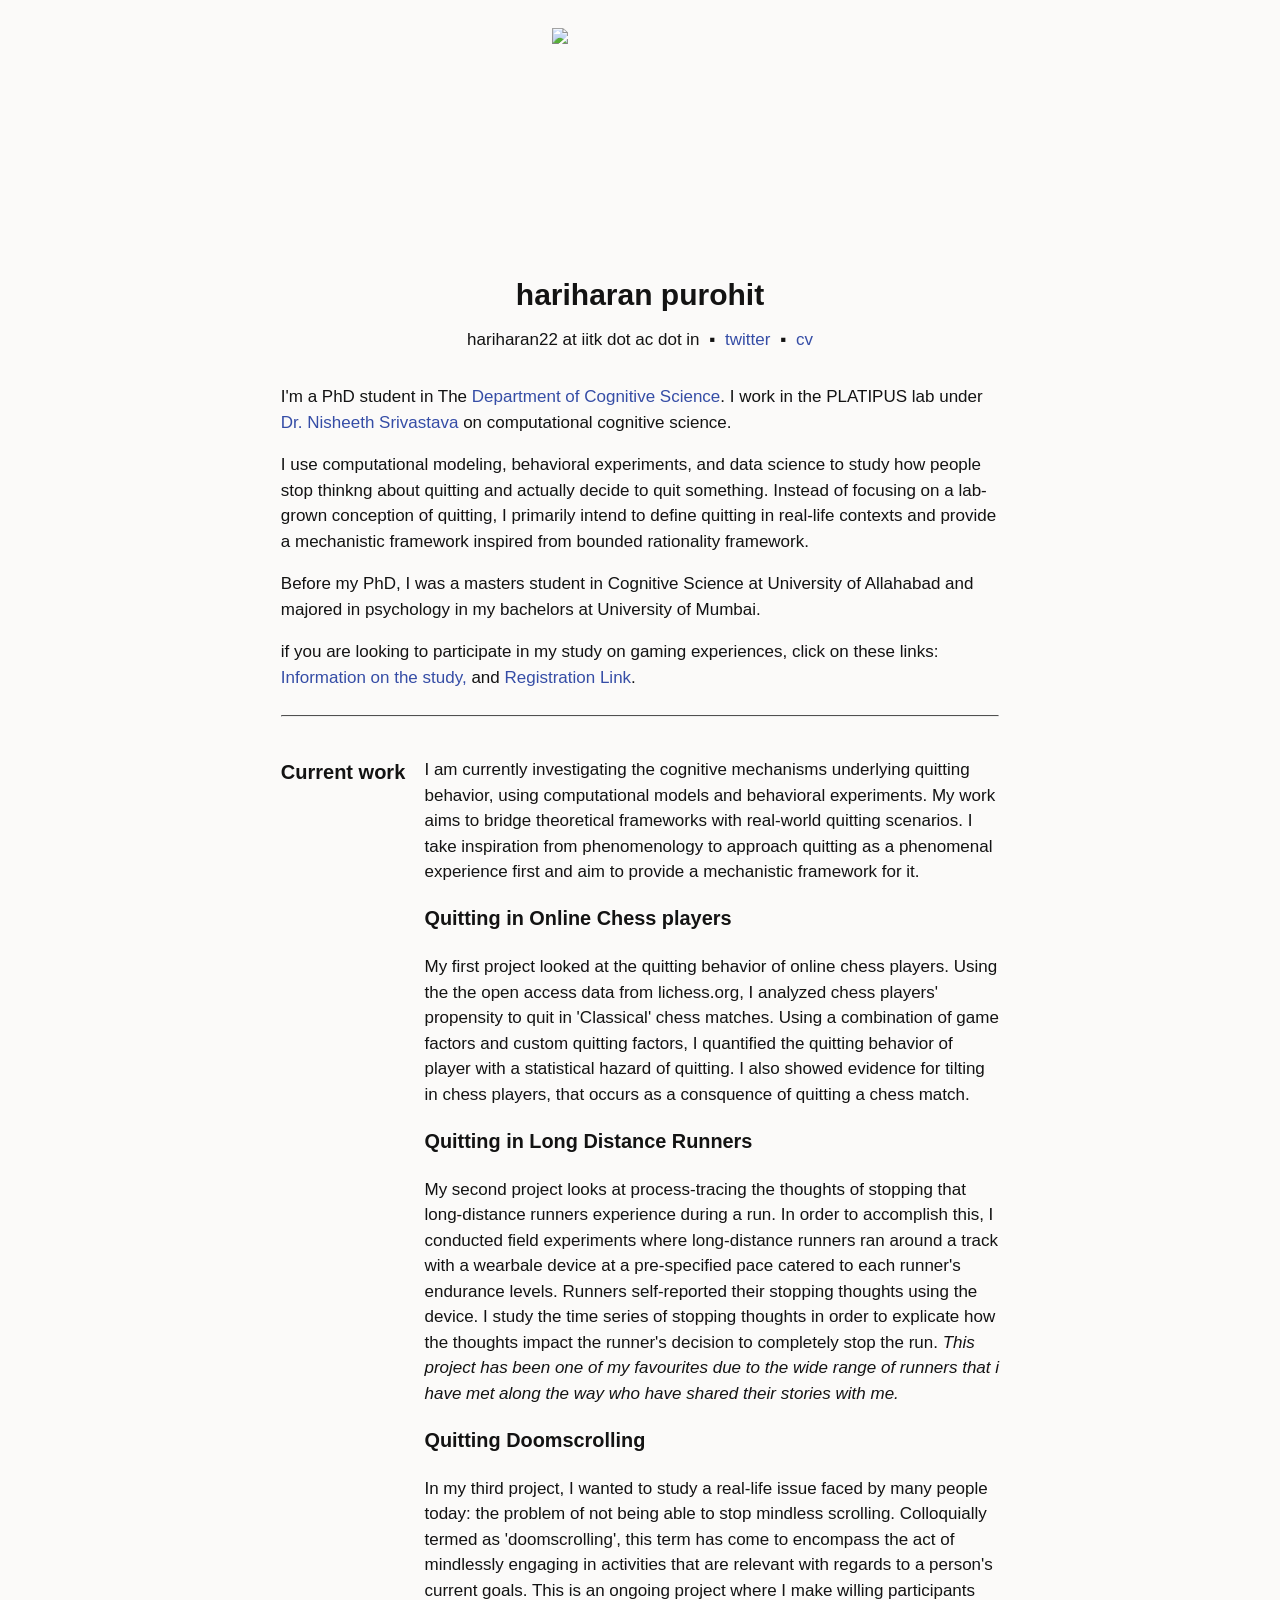
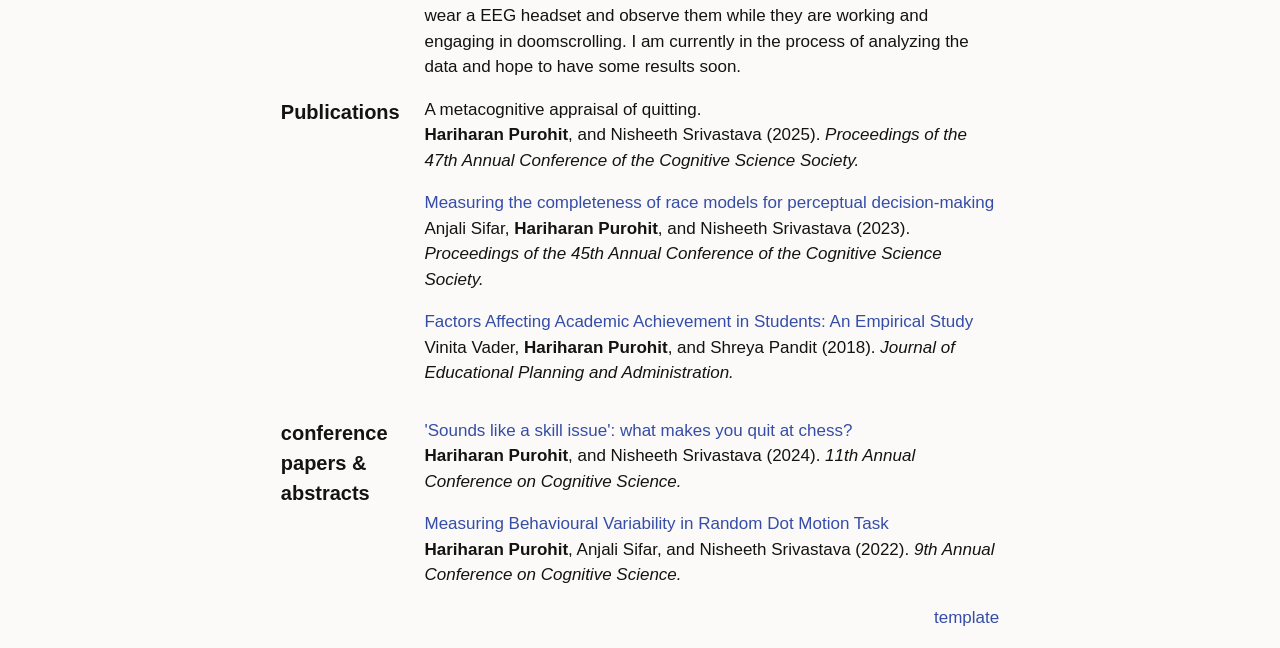
==== index.html @ 09c68762 "added website basic html and css" ====
<!DOCTYPE html>
<html lang="en">
<head>
    <meta charset="UTF-8">
    <meta http-equiv="X-UA-Compatible" content="IE=edge">
    <meta name="viewport" content="width=device-width, initial-scale=1.0">
    <link href="style.css" rel="stylesheet">
    <title>hariharan purohit</title>
</head>
<body>
    <div class = 'content'>
        <!-- Fancy picture -->
        <div class='main-title-wrapper'>
            <div id = 'image-wrapper'><img src="hari_new_pic.jpg" class="center"></div>
            <div class = 'main-title'>
                hariharan purohit
            </div>
            <p class = 'no-margin-top'>
                hariharan22 at iitk dot ac dot in
                <span class = 'first-dot dot-span'>&#9642;</span>
                <span class = 'mobile-only'><br></span>
                <a href='https://twitter.com/MindNerd' target='_blank'>
                    twitter
                </a>
                <span class = 'dot-span'>&#9642;</span>
                <a href="pdfs/cv1.pdf" target='_blank'>
                    cv
                </a>
                <!-- <span class = 'dot-span'>&#9642;</span>
                <a href='https://scholar.google.com/citations?hl=en&user=_9osnJQAAAAJ' target='_blank'>
                    google scholar
                </a> -->
            </p>
        </div>
        <div class = 'flex-container'>
            <div>
                <p>I'm a PhD student in The <a href='https://www.cgs.iitk.ac.in/' target='_blank'>Department of Cognitive Science</a>. I work in the PLATIPUS lab 
                    under  <a href='https://www.cse.iitk.ac.in/users/nsrivast/' target='_blank'> Dr. Nisheeth Srivastava </a> on computational cognitive science.
                </p> 
                
                <p>I use computational modeling, behavioral experiments, and data science to study how people stop thinkng about quitting and actually decide to quit something.
                    Instead of focusing on a lab-grown conception of quitting, I primarily intend to define quitting in real-life contexts and
                    provide a mechanistic framework inspired from bounded rationality framework.
                </p>

                <p>Before my PhD, I was a masters student in Cognitive Science at University of Allahabad and majored in psychology in my bachelors at University of Mumbai.</p>

                <p class ='no-margin-bottom'>if you are looking to participate in my study on gaming experiences, click on these links: <a href = 'pdfs/Gaming_Study_Intro.pdf' target="_blank" >Information on the study,</a> 
                    and <a href = 'https://forms.gle/ghGnyzFVja2NUj2N8' target="_blank"> Registration Link</a>.</p>
                <hr class = 'main-hr'>
            </div>
        </div>
        <div class="flex-container">
            <div class="section-title">Current work</div>
            <div class="section-content">
                <p>
                    <!-- Describe your current research here. Example: -->
                    I am currently investigating the cognitive mechanisms underlying quitting behavior, using computational models and behavioral experiments. 
                    My work aims to bridge theoretical frameworks with real-world quitting scenarios. 
                    I take inspiration from phenomenology to approach quitting as a phenomenal experience first and aim to provide a mechanistic framework for it.
                    
                </p>
                <!-- Add more details, links, or bullet points as needed -->
                 <h3> Quitting in Online Chess players</h3>
                <p>
                    My first project looked at the quitting behavior of online chess players. Using the the open access data from lichess.org, I analyzed chess players' propensity to quit in 'Classical' chess matches.
                    Using a combination of game factors and custom quitting factors, I quantified the quitting behavior of player with a statistical hazard of quitting. I also showed evidence for tilting in chess players,
                    that occurs as a consquence of quitting a chess match.
                </p>
                <h3> Quitting in Long Distance Runners</h3>
                <p> 
                    My second project looks at process-tracing the thoughts of stopping that long-distance runners experience during a run.
                    In order to accomplish this, I conducted field experiments where long-distance runners ran around a track with a wearbale device at a pre-specified pace catered to each runner's endurance levels.
                    Runners self-reported their stopping thoughts using the device. I study the time series of stopping thoughts in order to explicate how the thoughts impact the runner's decision to completely stop the run.
                    <i>This project has been one of my favourites due to the wide range of runners that i have met along the way who have shared their stories with me.</i> 
                </p>
                <h3> Quitting Doomscrolling </h3>
                <p> 
                    In my third project, I wanted to study a real-life issue faced by many people today: the problem of not being able to stop mindless scrolling. Colloquially termed as 'doomscrolling', this term has come to
                    encompass the act of mindlessly engaging in activities that are relevant with regards to a person's current goals. This is an ongoing project where I make willing participants wear a EEG headset and observe them
                    while they are working and engaging in doomscrolling. I am currently in the process of analyzing the data and hope to have some results soon.
                </p>
            </div>
        </div>
        <!-- publication section-->
        <div class="flex-container no-padding-top">
            <div class="section-title">Publications</div>
            <div class = 'section-content'>
                <p>
                    <!--a href =  target="_blank"-->
                        A metacognitive appraisal of quitting.
                    <!--/a-->
                    <br>
                    <b>Hariharan Purohit</b>, and Nisheeth Srivastava (2025).
                    <i>Proceedings of the 47th Annual Conference of the Cognitive Science Society.</i>
                </p>
                <p>
                    <a href = 'https://escholarship.org/uc/item/9np8k2fg#main' target="_blank">
                        Measuring the completeness of race models for perceptual decision-making            
                    </a>                   
                    <br>
                    Anjali Sifar, <b>Hariharan Purohit</b>, and Nisheeth Srivastava (2023).
                    <i>Proceedings of the 45th Annual Conference of the Cognitive Science Society.</i>
                 </p>
                <p>
                    <a href = 'pdfs/Vader_Purohit_Pandit2018.pdf' target="_blank">
                        Factors Affecting Academic Achievement in Students: An Empirical Study                    
                    </a>                   
                    <br>
                    Vinita Vader, <b>Hariharan Purohit</b>, and Shreya Pandit (2018).
                    <i>Journal of Educational Planning and Administration.</i>
                 </p>
            </div>
        </div>
        <div class="flex-container">
            <div class="section-title">conference papers & abstracts</div>
            <div class = 'section-content'>
                <p>
                    <a href = 'pdfs/Paper126_ACCS11_chess_quit_final.pdf' target='_blank'>
                        'Sounds like a skill issue': what makes you quit at chess?
                    </a>
                    <br>
                    <b>Hariharan Purohit</b>, and Nisheeth Srivastava (2024).
                    <i>11th Annual Conference on Cognitive Science.</i>
                </p>
                <p>
                    <a href = 'pdfs/ACCS9_RDM_behVariability.pdf' target='_blank'>
                        Measuring Behavioural Variability in Random Dot Motion Task
                    </a>
                    <br>
                    <b>Hariharan Purohit</b>, Anjali Sifar, and Nisheeth Srivastava (2022).
                    <i>9th Annual Conference on Cognitive Science.</i>
                </p>
            </div>
        </div>
        <div id = 'github-link'>
            <a href='https://github.com/mdahardy/personal-website' target='_blank'>
                template
            </a>
        </div>
    </div>
</body>
</html>
---- style.css ----
body{
    font-family: Helvetica, Roboto, Arial, sans-serif;
    line-height:1.5;
    background:#fbfaf9;
    font-size:17px;
    color:#131313;
}

a {
    color: #354da6;
    text-decoration:none;
}

a:hover {
    text-decoration:underline;
    /* color:#05467d; */
}

* > :first-child { 
    margin-top: 0 !important;
}


.content{
    padding:20px;
    padding-bottom:10px;
    /* background:#eeeeee; */
    width:60%;
    max-width:800px;
    margin-left:auto;
    margin-right:auto;
    /* border:2px solid black; */
    /* box-shadow: 15px 15px 0px #686868; */
    box-sizing:border-box;
}

.center{
    display: block;
    margin-left: auto;
    margin-right: auto;
    width: 50%;
}

.flex-container{
    display:flex;
    flex-wrap:wrap;
    padding-top:15px;
}

.section-title{
    font-size:20px;
    font-weight:bold;
    width:20%;
    padding-right:15px;
    box-sizing:border-box;
}

.section-content{
    width:80%;
}

.full-width-content{
    width:100%;
}

.no-margin-top{
    margin-top:0;
}

.no-margin-bottom{
    margin-bottom:0px;
}

.no-padding-top{
    padding-top:0px;
}

.main-title{
    font-size:30px;
    padding-top:10px;
    padding-bottom:10px;
    font-weight:bold;
}

.main-title-wrapper {
    margin-top:10px;
    text-align:center;
}

.dot-span{
    padding-left:5px;
    padding-right:5px;
}

#image-wrapper{
    width:80vw;
    max-width:350px;
    /* Multiplier equal to image width/height */
    height: calc(80vw * .66747154191); 
    max-height: 233.6px;
    margin-left:auto;
    margin-right:auto;
}

img {
    display:block;
}

.mobile-only{
    display:none;
}

.main-hr{
    border-top:1px solid #505050;
    margin-top:25px;
    margin-bottom:25px;
}

#github-link{
    text-align:right;
}

@media (max-width:1150px){
    .content{
        width:85%;
    }

}

@media (max-width:760px){
    body{
        font-size:16px;
    }
    .content{
        width:100%;
        box-shadow: none;
    }
    .section-title{
        width:100%;
        padding-left:0;
        padding-bottom:10px;
    }
    
    .section-content{
        width:100%;
    }

    .flex-container{
        padding-top:10px;
    }

    .first-dot{
        display:none;
    }

    .mobile-only{
        display:inline;
        padding-bottom:5px;
    }

    .main-title{
        padding-bottom:0px;
    }
}


/* All touchscreens */
@media (any-pointer: coarse) {
    a:hover {
       text-decoration:none;
       color: #0964b0;
    }
  }
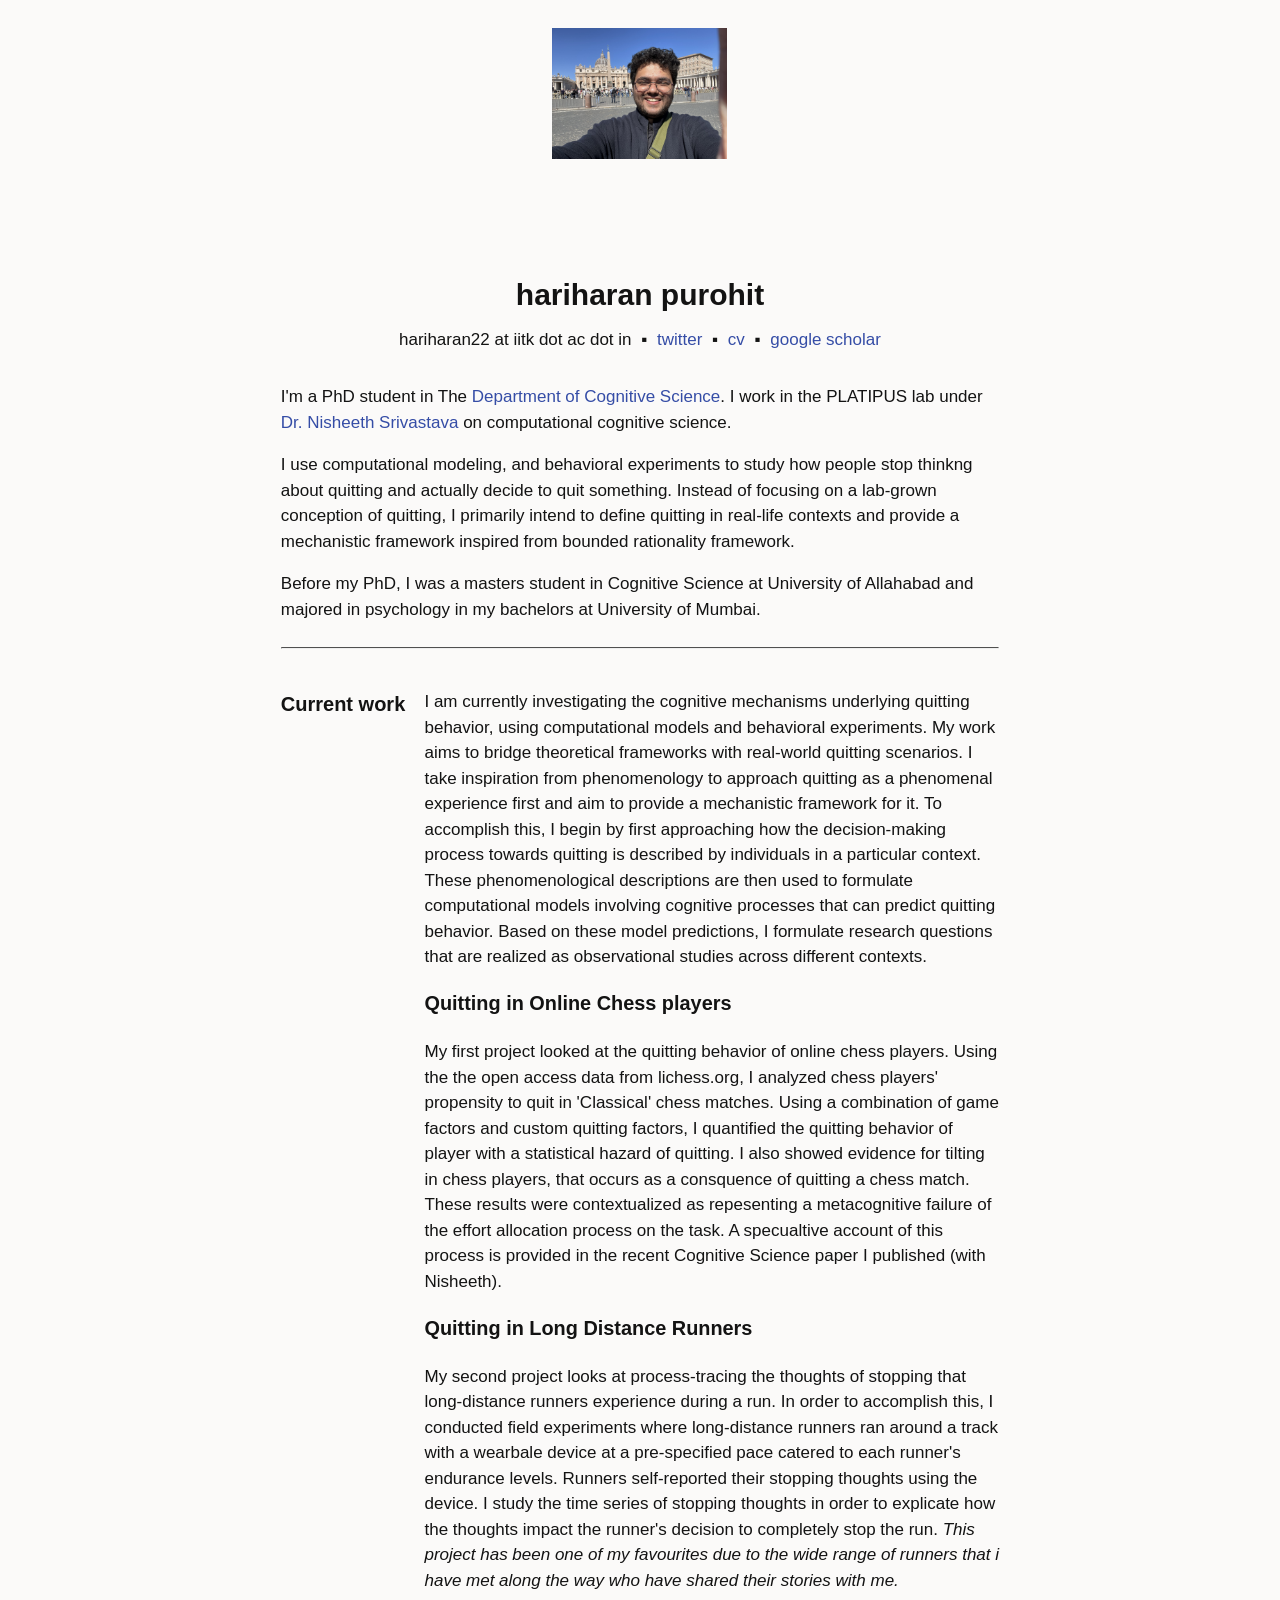
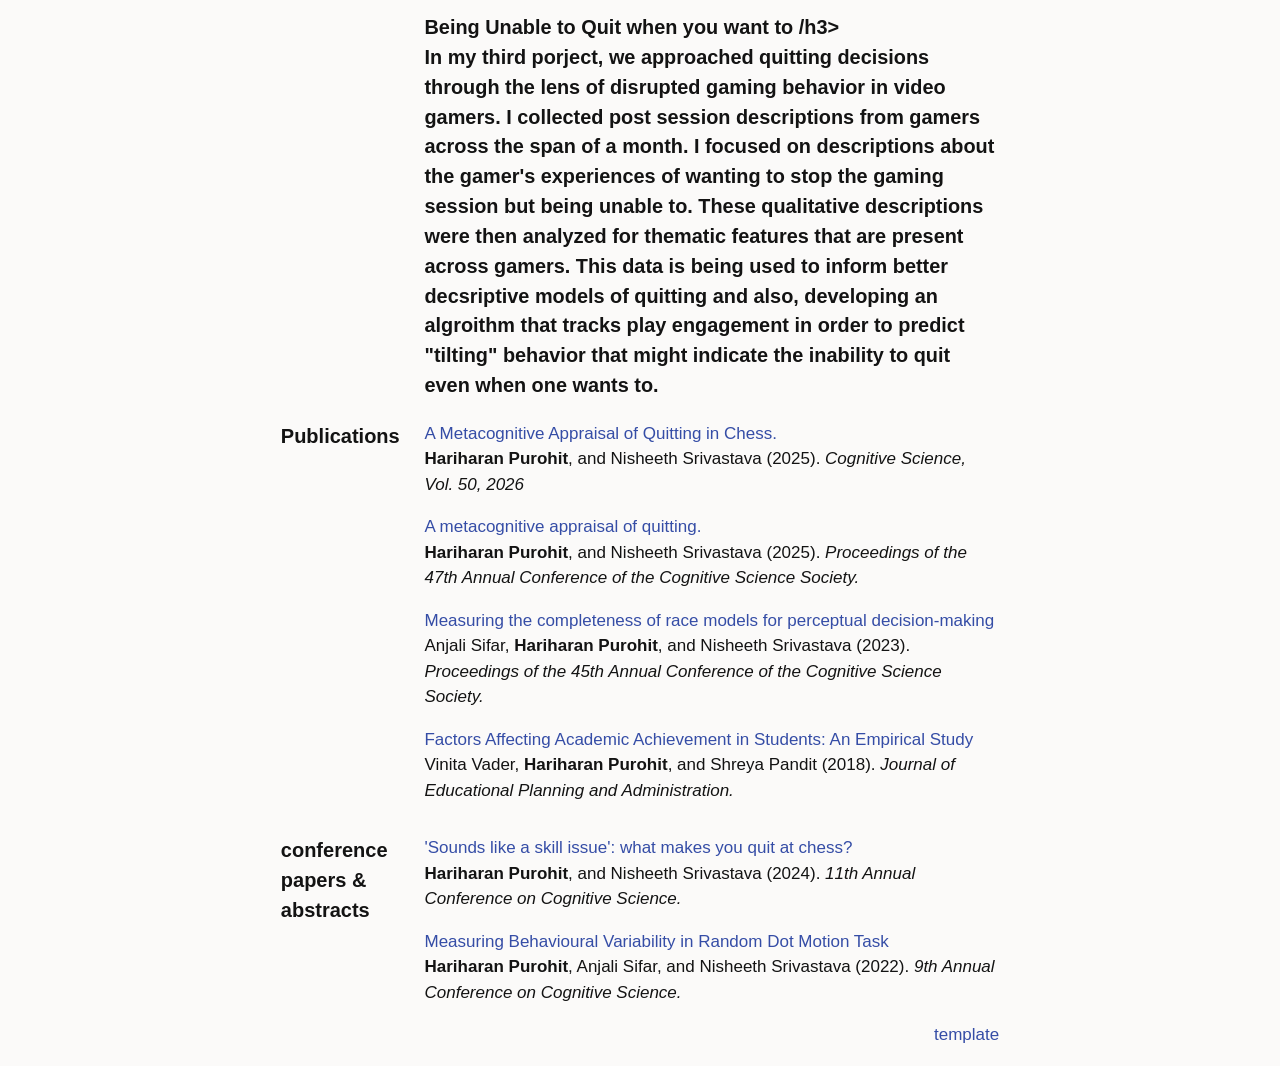
==== commit 4251cd29: "modified my projects page + pubs & fixed dp" ====
--- a/index.html
+++ b/index.html
@@ -11,7 +11,7 @@
     <div class = 'content'>
         <!-- Fancy picture -->
         <div class='main-title-wrapper'>
-            <div id = 'image-wrapper'><img src="hari_new_pic.jpg" class="center"></div>
+            <div id = 'image-wrapper'><img src="images/hari_dp.jpg" class="center"></div>
             <div class = 'main-title'>
                 hariharan purohit
             </div>
@@ -23,30 +23,27 @@
                     twitter
                 </a>
                 <span class = 'dot-span'>&#9642;</span>
-                <a href="pdfs/cv1.pdf" target='_blank'>
+                <a href="pdfs/HariharanPurohit_CV.pdf" target='_blank'>
                     cv
                 </a>
-                <!-- <span class = 'dot-span'>&#9642;</span>
-                <a href='https://scholar.google.com/citations?hl=en&user=_9osnJQAAAAJ' target='_blank'>
+                <span class = 'dot-span'>&#9642;</span>
+                <a href='https://scholar.google.com/citations?user=SGkcYWUAAAAJ&hl=en' target='_blank'>
                     google scholar
-                </a> -->
+                </a>
             </p>
         </div>
         <div class = 'flex-container'>
             <div>
-                <p>I'm a PhD student in The <a href='https://www.cgs.iitk.ac.in/' target='_blank'>Department of Cognitive Science</a>. I work in the PLATIPUS lab 
-                    under  <a href='https://www.cse.iitk.ac.in/users/nsrivast/' target='_blank'> Dr. Nisheeth Srivastava </a> on computational cognitive science.
+                <p>I'm a PhD student in The <a href='https://www.cgs.iitk.ac.in/' target='_blank'>Department of Cognitive Science</a>. I work in the <a href='https://www.cgs.iitk.ac.in/user/nsrivast/platipus-lab/' target='_blank'></a> PLATIPUS lab 
+                    under <a href='https://www.cse.iitk.ac.in/users/nsrivast/' target='_blank'> Dr. Nisheeth Srivastava </a> on computational cognitive science.
                 </p> 
                 
-                <p>I use computational modeling, behavioral experiments, and data science to study how people stop thinkng about quitting and actually decide to quit something.
+                <p>I use computational modeling, and behavioral experiments to study how people stop thinkng about quitting and actually decide to quit something.
                     Instead of focusing on a lab-grown conception of quitting, I primarily intend to define quitting in real-life contexts and
                     provide a mechanistic framework inspired from bounded rationality framework.
                 </p>
 
                 <p>Before my PhD, I was a masters student in Cognitive Science at University of Allahabad and majored in psychology in my bachelors at University of Mumbai.</p>
-
-                <p class ='no-margin-bottom'>if you are looking to participate in my study on gaming experiences, click on these links: <a href = 'pdfs/Gaming_Study_Intro.pdf' target="_blank" >Information on the study,</a> 
-                    and <a href = 'https://forms.gle/ghGnyzFVja2NUj2N8' target="_blank"> Registration Link</a>.</p>
                 <hr class = 'main-hr'>
             </div>
         </div>
@@ -58,6 +55,9 @@
                     I am currently investigating the cognitive mechanisms underlying quitting behavior, using computational models and behavioral experiments. 
                     My work aims to bridge theoretical frameworks with real-world quitting scenarios. 
                     I take inspiration from phenomenology to approach quitting as a phenomenal experience first and aim to provide a mechanistic framework for it.
+                    To accomplish this, I begin by first approaching how the decision-making process towards quitting is described by individuals in a particular context.
+                    These phenomenological descriptions are then used to formulate computational models involving cognitive processes that can predict quitting behavior.
+                    Based on these model predictions, I formulate research questions that are realized as observational studies across different contexts.
                     
                 </p>
                 <!-- Add more details, links, or bullet points as needed -->
@@ -65,7 +65,8 @@
                 <p>
                     My first project looked at the quitting behavior of online chess players. Using the the open access data from lichess.org, I analyzed chess players' propensity to quit in 'Classical' chess matches.
                     Using a combination of game factors and custom quitting factors, I quantified the quitting behavior of player with a statistical hazard of quitting. I also showed evidence for tilting in chess players,
-                    that occurs as a consquence of quitting a chess match.
+                    that occurs as a consquence of quitting a chess match. These results were contextualized as repesenting a metacognitive failure of the effort allocation process on the task. A specualtive account of this
+                    process is provided in the recent Cognitive Science paper I published (with Nisheeth).
                 </p>
                 <h3> Quitting in Long Distance Runners</h3>
                 <p> 
@@ -74,11 +75,15 @@
                     Runners self-reported their stopping thoughts using the device. I study the time series of stopping thoughts in order to explicate how the thoughts impact the runner's decision to completely stop the run.
                     <i>This project has been one of my favourites due to the wide range of runners that i have met along the way who have shared their stories with me.</i> 
                 </p>
-                <h3> Quitting Doomscrolling </h3>
+                <h3> Being Unable to Quit when you want to /h3>
                 <p> 
-                    In my third project, I wanted to study a real-life issue faced by many people today: the problem of not being able to stop mindless scrolling. Colloquially termed as 'doomscrolling', this term has come to
+                    In my third porject, we approached quitting decisions through the lens of disrupted gaming behavior in video gamers. I collected post session descriptions from gamers across the span of a month. I focused on
+                    descriptions about the gamer's experiences of wanting to stop the gaming session but being unable to. These qualitative descriptions were then analyzed for thematic features that are present across gamers.
+                    This data is being used to inform better decsriptive models of quitting and also, developing an algroithm that tracks play engagement in order to predict "tilting" behavior that might indicate the inability to quit
+                    even when one wants to.  
+                    <!-- In my third project, I wanted to study a real-life issue faced by many people today: the problem of not being able to stop mindless scrolling. Colloquially termed as 'doomscrolling', this term has come to
                     encompass the act of mindlessly engaging in activities that are relevant with regards to a person's current goals. This is an ongoing project where I make willing participants wear a EEG headset and observe them
-                    while they are working and engaging in doomscrolling. I am currently in the process of analyzing the data and hope to have some results soon.
+                    while they are working and engaging in doomscrolling. I am currently in the process of analyzing the data and hope to have some results soon. -->
                 </p>
             </div>
         </div>
@@ -87,9 +92,17 @@
             <div class="section-title">Publications</div>
             <div class = 'section-content'>
                 <p>
-                    <!--a href =  target="_blank"-->
+                    <a href = 'https://onlinelibrary.wiley.com/doi/10.1111/cogs.70193'  target="_blank">
+                        A Metacognitive Appraisal of Quitting in Chess.
+                    </a>
+                    <br>
+                    <b>Hariharan Purohit</b>, and Nisheeth Srivastava (2025).
+                    <i>Cognitive Science, Vol. 50, 2026</i>
+                </p>
+                <p>
+                    <a href = 'https://escholarship.org/uc/item/02n5p1j5'  target="_blank">
                         A metacognitive appraisal of quitting.
-                    <!--/a-->
+                    </a>
                     <br>
                     <b>Hariharan Purohit</b>, and Nisheeth Srivastava (2025).
                     <i>Proceedings of the 47th Annual Conference of the Cognitive Science Society.</i>
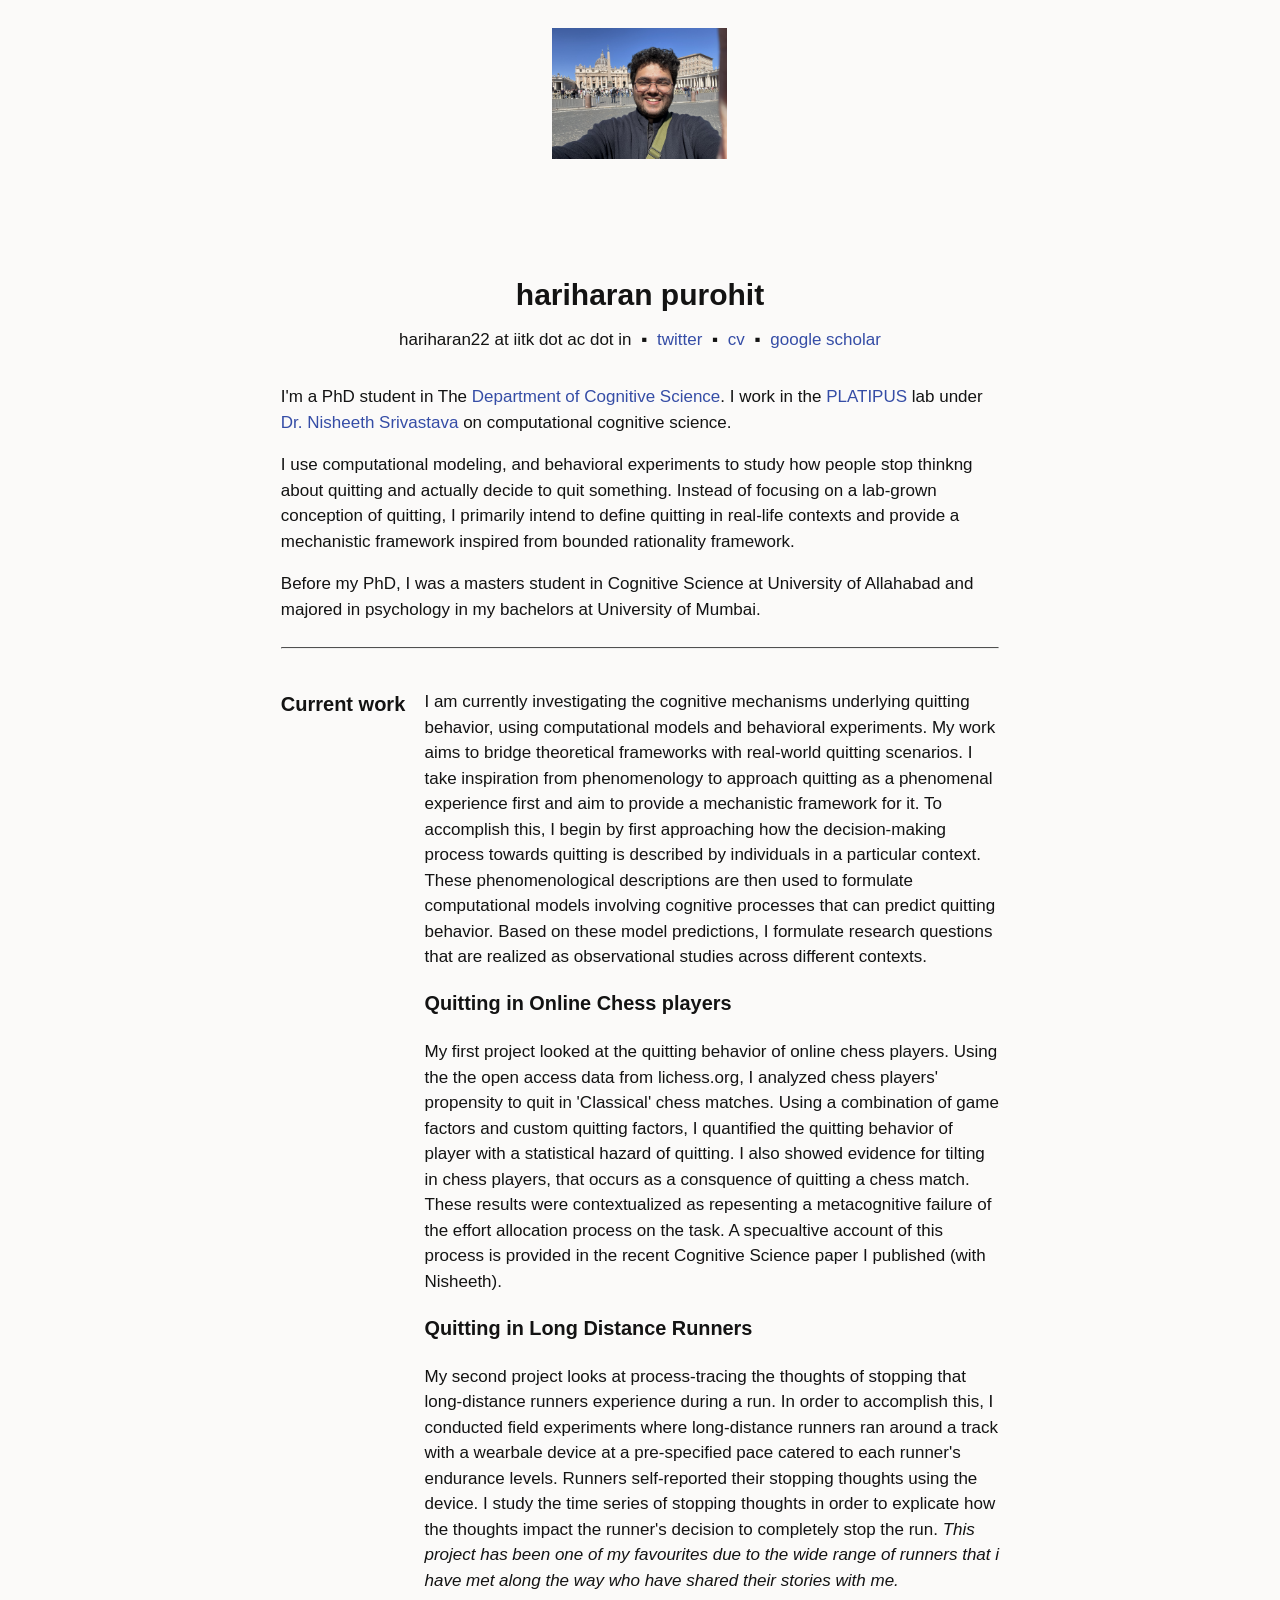
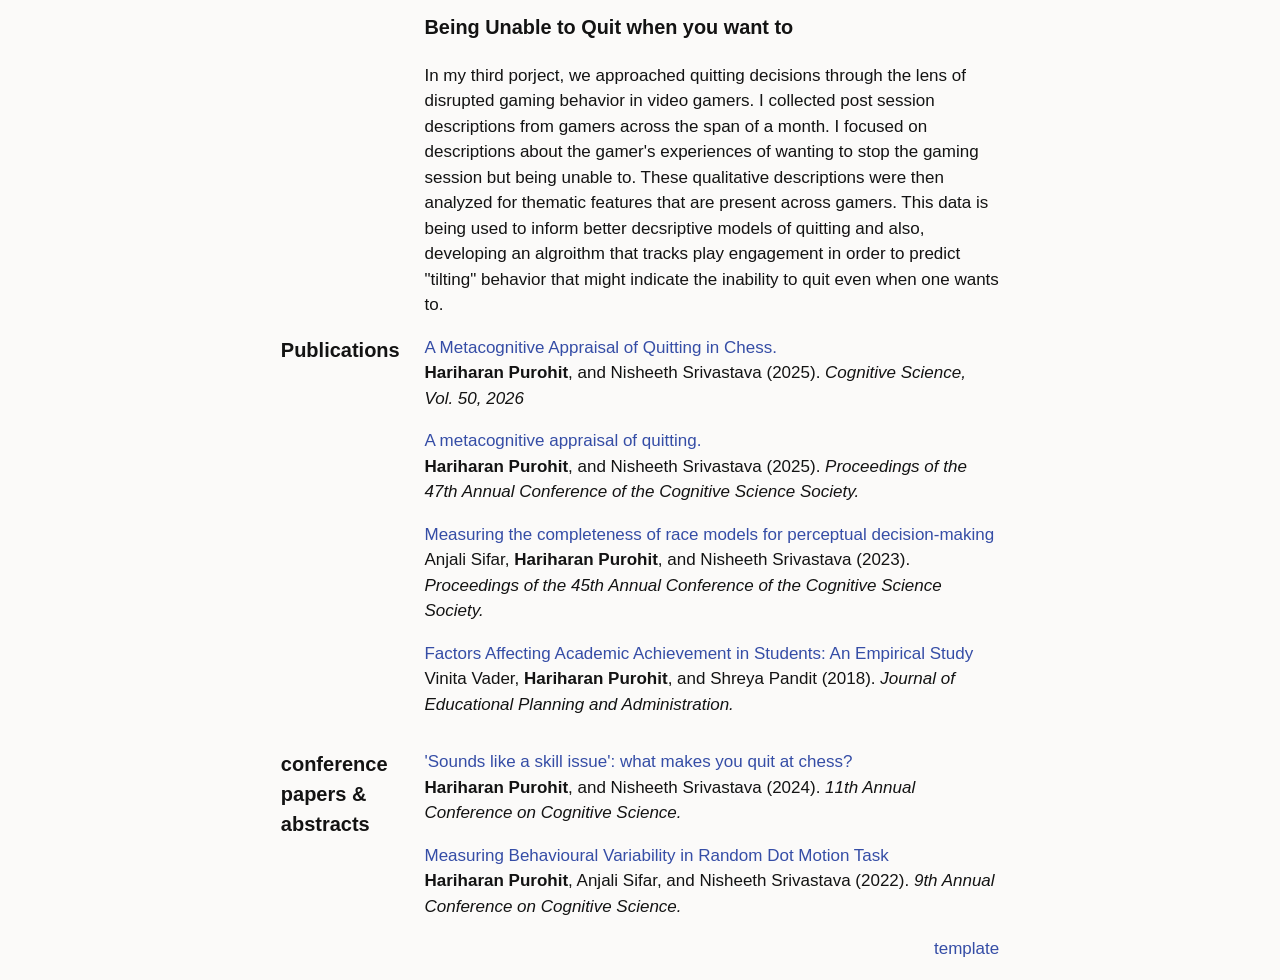
==== commit 1bd9c604: "fixed typos in the index page" ====
--- a/index.html
+++ b/index.html
@@ -34,7 +34,7 @@
         </div>
         <div class = 'flex-container'>
             <div>
-                <p>I'm a PhD student in The <a href='https://www.cgs.iitk.ac.in/' target='_blank'>Department of Cognitive Science</a>. I work in the <a href='https://www.cgs.iitk.ac.in/user/nsrivast/platipus-lab/' target='_blank'></a> PLATIPUS lab 
+                <p>I'm a PhD student in The <a href='https://www.cgs.iitk.ac.in/' target='_blank'>Department of Cognitive Science</a>. I work in the <a href='https://www.cgs.iitk.ac.in/user/nsrivast/platipus-lab/' target='_blank'> PLATIPUS</a> lab 
                     under <a href='https://www.cse.iitk.ac.in/users/nsrivast/' target='_blank'> Dr. Nisheeth Srivastava </a> on computational cognitive science.
                 </p> 
                 
@@ -75,7 +75,7 @@
                     Runners self-reported their stopping thoughts using the device. I study the time series of stopping thoughts in order to explicate how the thoughts impact the runner's decision to completely stop the run.
                     <i>This project has been one of my favourites due to the wide range of runners that i have met along the way who have shared their stories with me.</i> 
                 </p>
-                <h3> Being Unable to Quit when you want to /h3>
+                <h3> Being Unable to Quit when you want to </h3>
                 <p> 
                     In my third porject, we approached quitting decisions through the lens of disrupted gaming behavior in video gamers. I collected post session descriptions from gamers across the span of a month. I focused on
                     descriptions about the gamer's experiences of wanting to stop the gaming session but being unable to. These qualitative descriptions were then analyzed for thematic features that are present across gamers.
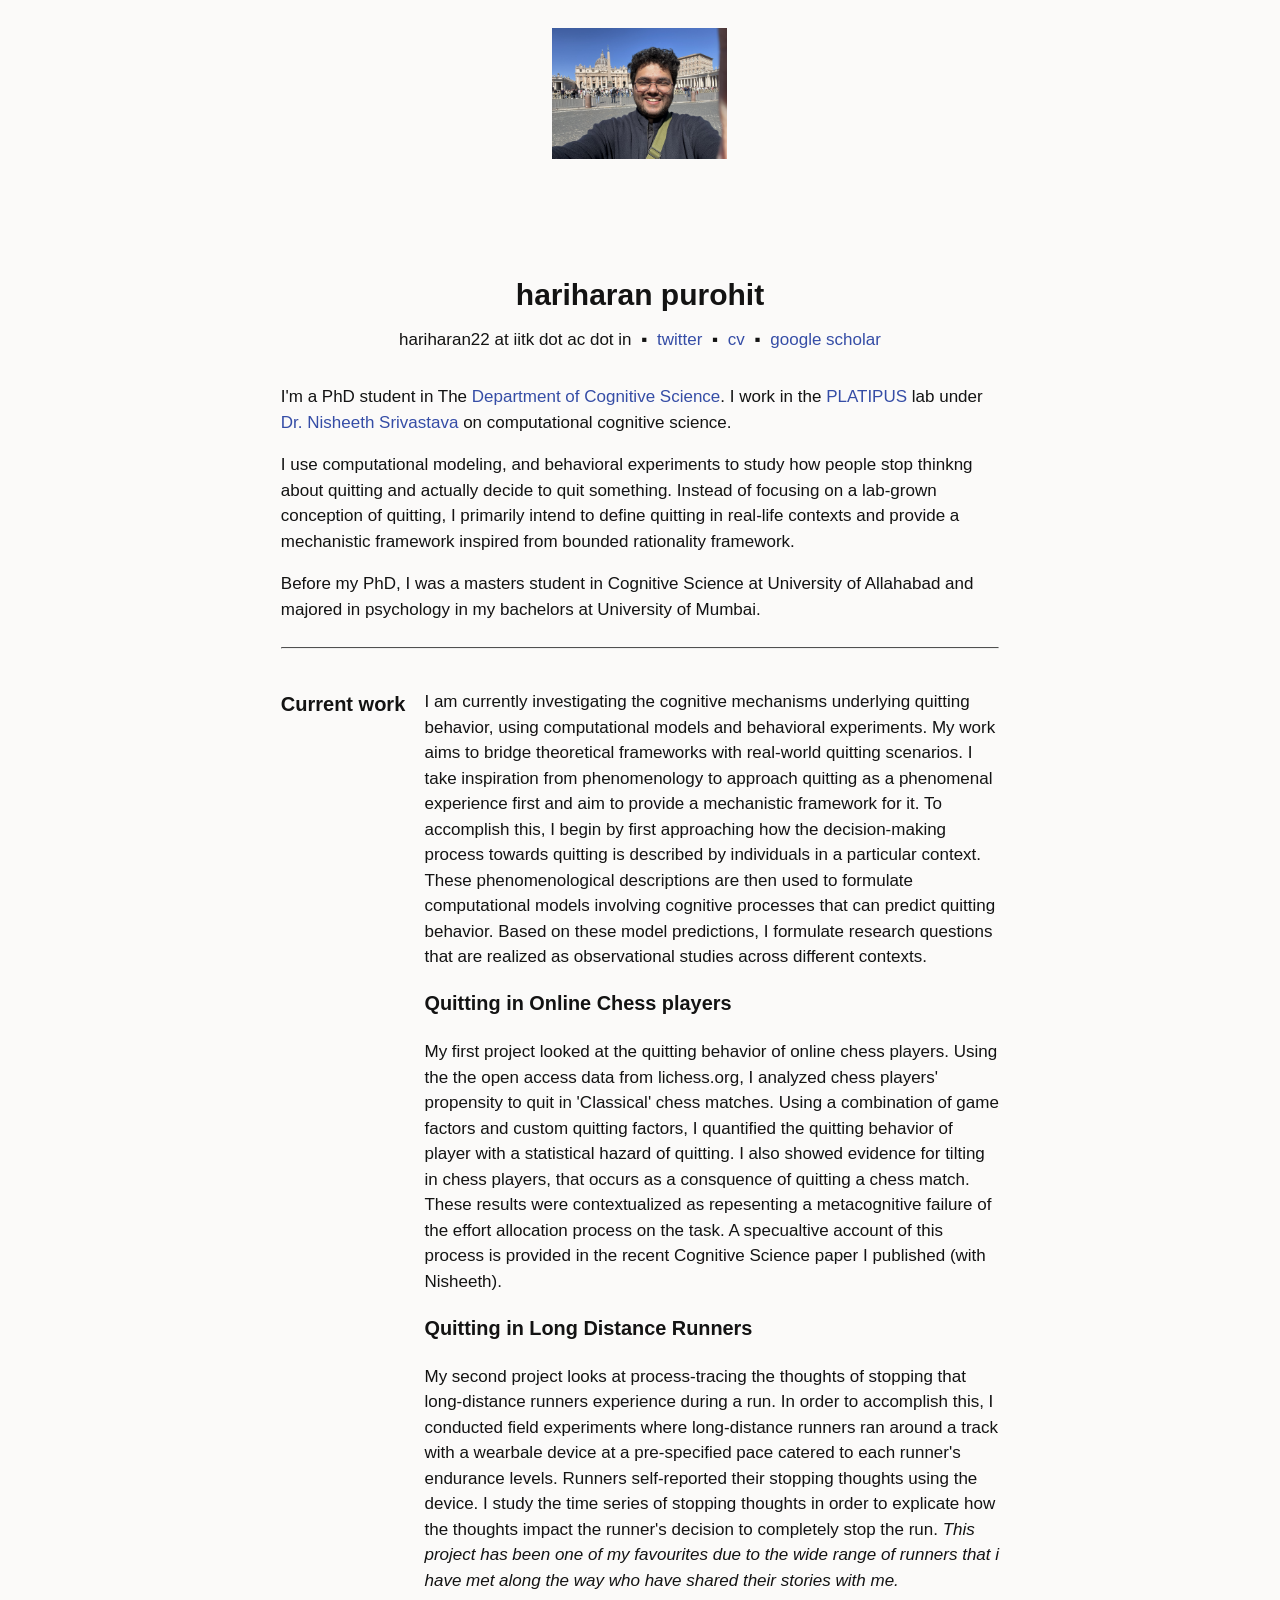
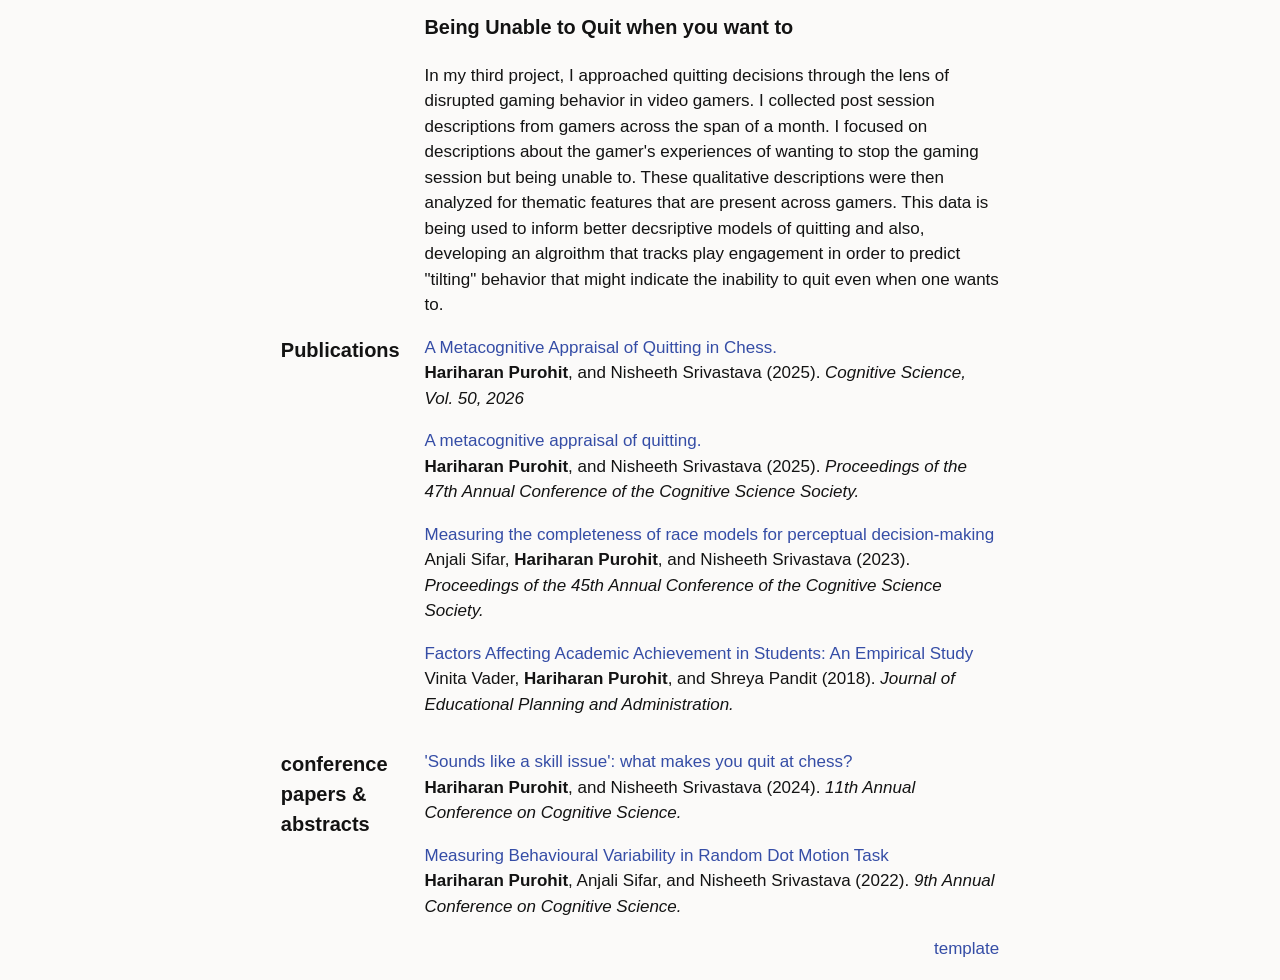
==== commit d36f2384: "fixed more typos" ====
--- a/index.html
+++ b/index.html
@@ -77,7 +77,7 @@
                 </p>
                 <h3> Being Unable to Quit when you want to </h3>
                 <p> 
-                    In my third porject, we approached quitting decisions through the lens of disrupted gaming behavior in video gamers. I collected post session descriptions from gamers across the span of a month. I focused on
+                    In my third project, I approached quitting decisions through the lens of disrupted gaming behavior in video gamers. I collected post session descriptions from gamers across the span of a month. I focused on
                     descriptions about the gamer's experiences of wanting to stop the gaming session but being unable to. These qualitative descriptions were then analyzed for thematic features that are present across gamers.
                     This data is being used to inform better decsriptive models of quitting and also, developing an algroithm that tracks play engagement in order to predict "tilting" behavior that might indicate the inability to quit
                     even when one wants to.  
